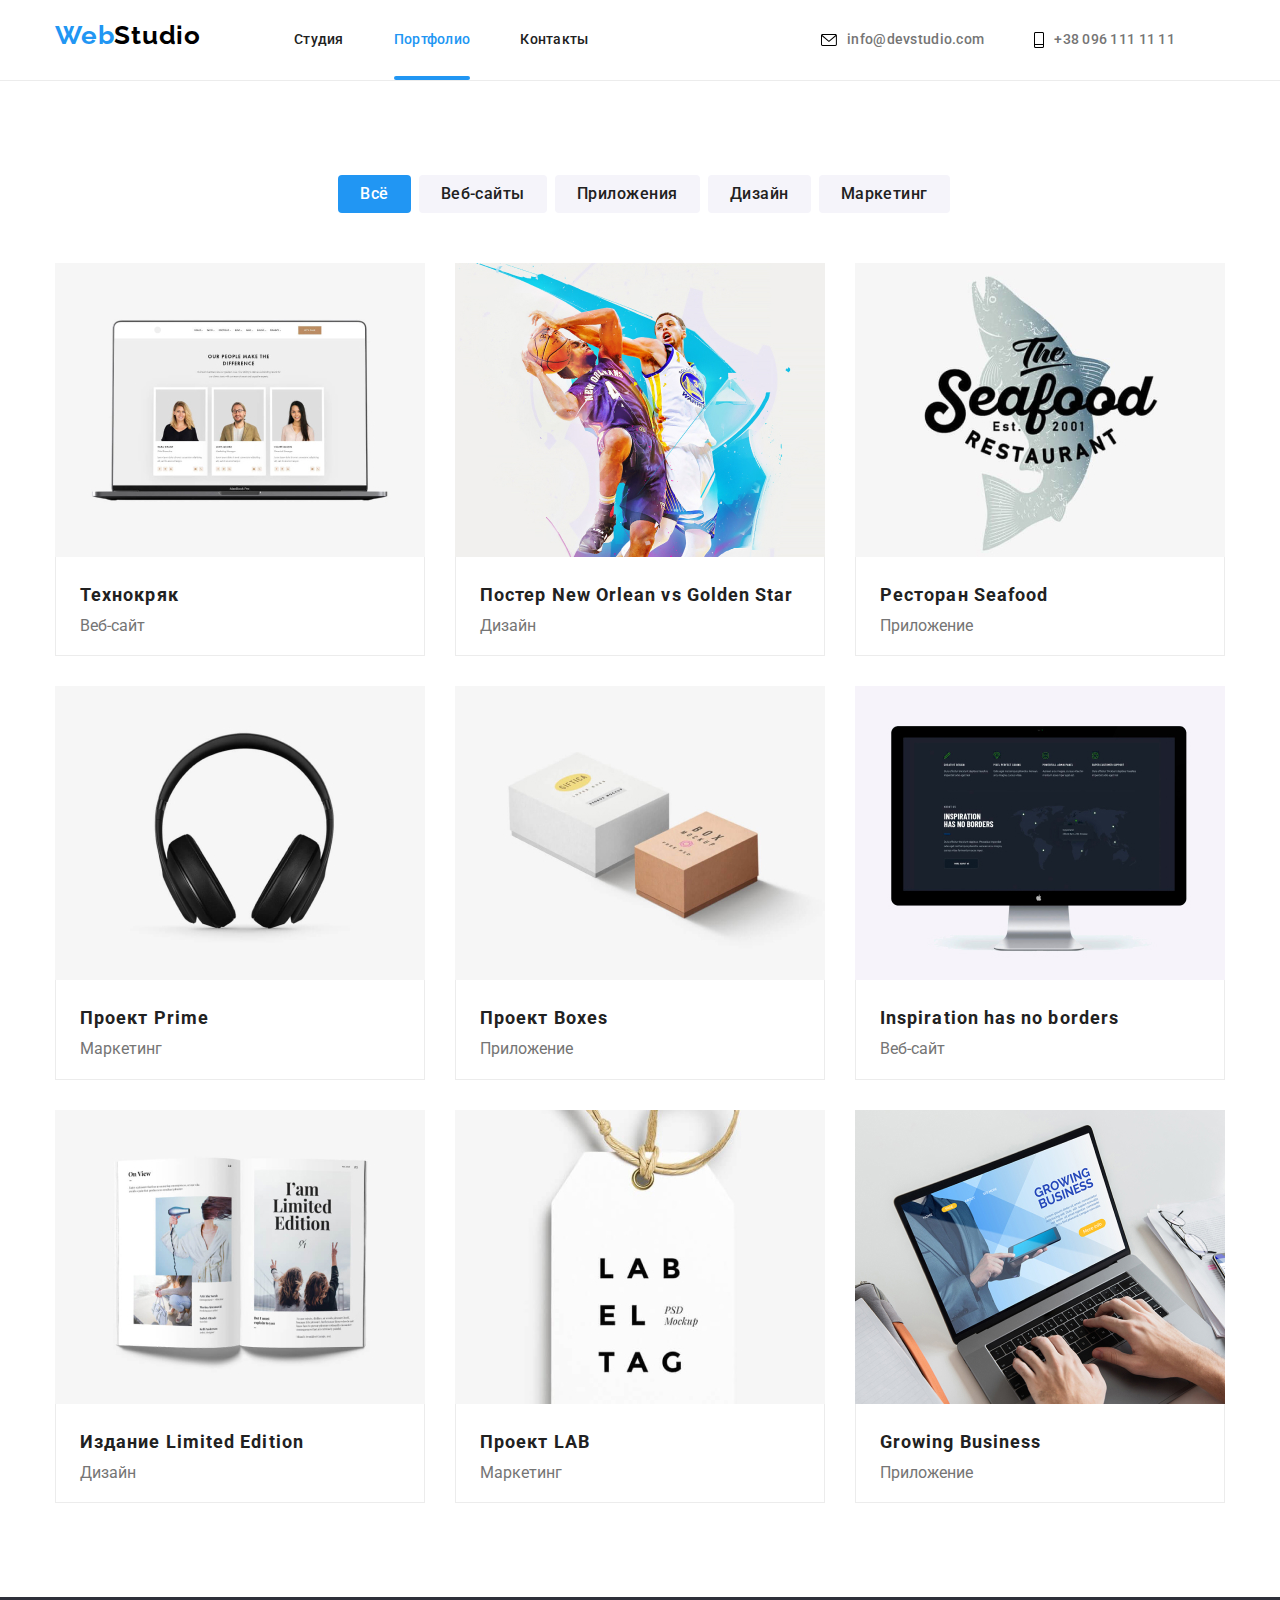
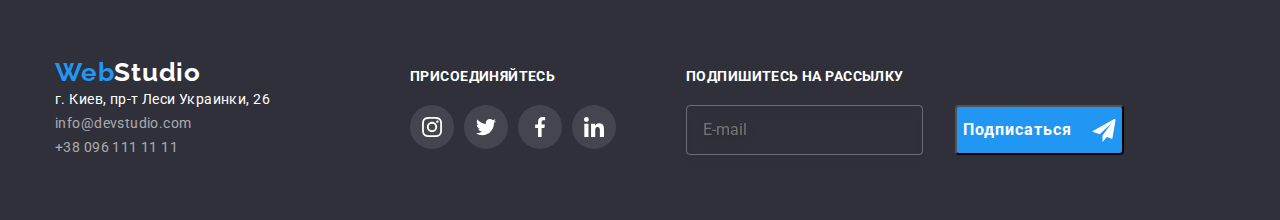
==== portfolio.html @ d79fd2c3 "first" ====
<!DOCTYPE html>
<html lang="ru">

<head>
    <meta charset="UTF-8">
    <meta http-equiv="X-UA-Compatible" content="IE=edge">
    <meta name="viewport" content="width=device-width, initial-scale=1.0">
    <title>Document</title>

   
    <link rel="preconnect" href="https://fonts.gstatic.com" crossorigin>
    <link
        href="https://fonts.googleapis.com/css2?family=Raleway:wght@700&family=Roboto:wght@400;500;700;900&display=swap"
        rel="stylesheet">
    <link rel="stylesheet" href="https://cdn.jsdelivr.net/npm/modern-normalize@1.1.0/modern-normalize.min.css" />
    <link rel="stylesheet" href="./css/styles.css">
</head>



<body>
    <!--header -->
    <header class="header-border">
    
        <div class="container header-container">
            <a class="title-name link" href="./index.html"> Web<span class="studio-black">Studio</span> </a>
            <nav>
                <ul class="header-options list">
        
                    <li class="header-options-text"><a class="header-options-item link" href="./index.html"> Студия</a>
                    </li>
                    <li class="header-options-text"><a class="header-options-item link current" href="./portfolio.html"> Портфолио</a>
                    </li>
                    <li class="header-options-text"><a class="header-options-item link" href=""> Контакты</a></li>
                </ul>
            </nav>
        
            <ul class="header-options list header-group">
                <li class="header-options-text"><a class="header-options-tel link" href="mailto:info@devstudio.com"><svg
                            class="header-icon" width="16" height="12">
                            <use href="./images/icons2.svg#icon1-envelope"></use>
                        </svg>info@devstudio.com</a></li>
                <li class="header-options-text"><a class="header-options-tel link" href="tel:+380961111111">
                        <svg class="header-icon" width="10" height="16">
                            <use href="./images/icons2.svg#icon1-Vector"></use>
                        </svg>+38 096 111 11 11</a></li>
            </ul>
        </div>
        
    </header>

    <!-- main-->
    <main>
        <section class="section">
            <div class="container">  
            <ul class="work-list list">
        <li class="btn-portfolio-class"><button class="btn-portfolio current-btn" type="button">Всё</button></li>
        <li class="btn-portfolio-class"><button class="btn-portfolio" type="button">Веб-сайты</button></li>
        <li class="btn-portfolio-class"><button class="btn-portfolio" type="button">Приложения</button></li>
        <li class="btn-portfolio-class"><button class="btn-portfolio" type="button">Дизайн</button></li>
        <li class="btn-portfolio-class"><button class="btn-portfolio" type="button">Маркетинг</button></li>
        </ul>
         
            <ul class=" work-pic list">
<li class="portfolio-item projects-group" >
   <div class="portfolio-img-card" >
    <img class="projects link" src="./images/img-1.jpg" alt="Технокряк" width="270">
    <div class="portfolio-overlay" >
        <p class="portfolio-overlay-desc" >Lorem ipsum dolor sit amet consectetur adipisicing elit.e illo. Quasi, nam minus</p>
    </div>

    </div>
    <div class="projects-text"> <h3 class="projects-head">Технокряк</h3>
    <p class="project-kind">Веб-сайт</p></div>
</li>

<li class="portfolio-item projects-group">
    <div class="portfolio-img-card"><img class="projects link" src="./images/img-2.jpg" alt="Постер" width="270">
    <div class="portfolio-overlay">
        <p class="portfolio-overlay-desc">Lorem ipsum dolor sit amet consectetur adipisicing elit.e illo. Quasi, nam minus
        </p> </div>
    </div><div class="projects-text"><h3 class="projects-head">Постер New Orlean vs Golden Star</h3>
    <p class="project-kind">Дизайн</p></div>
</li>

<li class="portfolio-item projects-group">
    <div class="portfolio-img-card"><img class="projects link" src="./images/img-3.jpg" alt="Ресторан" width="270">
    <div class="portfolio-overlay">
        <p class="portfolio-overlay-desc">Lorem ipsum dolor sit amet consectetur adipisicing elit.e illo. Quasi, nam minus
        </p></div>
    </div><div class="projects-text"><h3 class="projects-head">Ресторан Seafood</h3>
    <p class="project-kind">Приложение</p></div>
</li>


<li class="portfolio-item projects-group">
    <div class="portfolio-img-card"><img class="projects link" src="./images/img-4.jpg" alt="Проект" width="270">
    <div class="portfolio-overlay">
        <p class="portfolio-overlay-desc">Lorem ipsum dolor sit amet consectetur adipisicing elit.e illo. Quasi, nam minus
        </p></div>
    </div><div class="projects-text"><h3 class="projects-head">Проект Prime</h3>
    <p class="project-kind">Маркетинг</p></div>
</li>
<li class="portfolio-item projects-group">
    <div class="portfolio-img-card"><img class="link projects" src="./images/img-5.jpg" alt="Boxes" width="270">
    <div class="portfolio-overlay">
        <p class="portfolio-overlay-desc">Lorem ipsum dolor sit amet consectetur adipisicing elit.e illo. Quasi, nam minus
        </p></div>
    </div><div class="projects-text"><h3 class="projects-head">Проект Boxes</h3>
    <p class="project-kind">Приложение</p></div>
</li>

<li class="portfolio-item projects-group">
    <div class="portfolio-img-card"><img class="projects link" src="./images/img-6.jpg" alt="Inspiration has no borders" width="270">
    <div class="portfolio-overlay">
        <p class="portfolio-overlay-desc">Lorem ipsum dolor sit amet consectetur adipisicing elit.e illo. Quasi, nam minus
        </p></div>
    </div><div class="projects-text"><h3 class="projects-head" lang="en"> Inspiration has no borders</h3>
    <p class="project-kind" >Веб-сайт</p></div>
</li>

<li class="portfolio-item projects-group">
    <div class="portfolio-img-card"><img class="projects link" src="./images/img-7.jpg" alt="Издание Limited Edition" width="270">
    <div class="portfolio-overlay">
        <p class="portfolio-overlay-desc">Lorem ipsum dolor sit amet consectetur adipisicing elit.e illo. Quasi, nam minus
        </p></div>
    </div><div class="projects-text"><h3 class="projects-head">Издание Limited Edition</h3>
    <p class="project-kind">Дизайн</p></div>
</li>
<li class="portfolio-item projects-group">
    <div class="portfolio-img-card"><img class="projects link" src="./images/img-8.jpg" alt="LAB" width="270">
    <div class="portfolio-overlay">
        <p class="portfolio-overlay-desc">Lorem ipsum dolor sit amet consectetur adipisicing elit.e illo. Quasi, nam minus
        </p></div>
    </div><div class="projects-text"><h3 class="projects-head">Проект LAB</h3>
    <p class="project-kind">Маркетинг</p></div></li>

<li class="portfolio-item projects-group">
    <div class="portfolio-img-card"><img class="projects link" src="./images/img-9.jpg" alt="Growing Business" width="270">
    <div class="portfolio-overlay">
        <p class="portfolio-overlay-desc">Lorem ipsum dolor sit amet consectetur adipisicing elit.e illo. Quasi, nam minus
        </p></div>
    </div><div class="projects-text"><h3 class="projects-head" lang="en">Growing Business</h3>
    <p class="project-kind" >Приложение</p></div>
</li>

            </ul>
            </div>
        </section>
    </main>
        <!--footer-->
        <footer class="footer-bcg">
            <div class="footer-container">
                <div class="footer-list">
                    <a class="footer-name link" href="index.html"> Web<span class="studio-white">Studio</span></a>
        
        
                    <ul class="list footer-group">
                        <li class="footer-white link"><a class="footer-white link" href="https://goo.gl/maps/7HZzm9QdchbtxohQ8"
                                target="_blank" rel="noopener nofollow noreferrer">г. Киев,
                                пр-т Леси Украинки, 26</a></li>
                        <li><a class="footer-grey link" href="mailto:info@devstudio.com">info@devstudio.com</a></li>
                        <li><a class="footer-grey link" href="tel:+380961111111">+38 096 111 11 11</a></li>
                    </ul>
                </div>
        
                <div class="subscribe">
                    <p class="subscribe-title">присоединяйтесь</p>
                    <ul class="social-media list">
                        <li class="social-media-item">
                            <a class="social-media-link link" href="" target="_blank" rel="noopener noreferer" aria-label="instagram">
                                <svg class="social-media-icon-footer" width="20" height="20">
                                    <use href="./images/icons.svg#icon-instagram"></use>
                                </svg>
                            </a>
                        </li>
                        <li class="social-media-item">
                            <a class="social-media-link link" href="" target="_blank" rel="noopener noreferer" aria-label="instagram">
                                <svg class="social-media-icon-footer" width="20" height="20">
                                    <use href="./images/icons.svg#icon-twitter"></use>
                                </svg>
                            </a>
                        </li>
                        <li class="social-media-item">
                            <a class="social-media-link link" href="" target="_blank" rel="noopener noreferer" aria-label="instagram">
                                <svg class="social-media-icon-footer" width="20" height="20">
                                    <use href="./images/icons.svg#icon-facebook"></use>
                                </svg>
                            </a>
                        </li>
                        <li class="social-media-item">
                            <a class="social-media-link link" href="" target="_blank" rel="noopener noreferer" aria-label="instagram">
                                <svg class="social-media-icon-footer" width="20" height="20">
                                    <use href="./images/icons.svg#icon-linkedin"></use>
                                </svg>
                            </a>
                        </li>
                    </ul>
                </div>

                <div class="subscribe-distribution">
                    <h3 class="subscribe-title">Подпишитесь на рассылку</h3>
                    <form class="subscribe-form" name="subscribe-form">
                        <label class="contact-form-group"></label>
                        <input class="subscribe-input" type="email" name="email" placeholder="E-mail" required>
                        <button class="subscribe-btn" type="submit">Подписаться
                            <svg class="subscribe-btn" width="24" height="24">
                                <use href="./images/icons/modal.svg#icon1-send"></use>
                            </svg></button></label>
                    </form>
                </div>



                </div>
        </footer>
    </body>
    
    </html>
---- css/styles.css ----
body{
    font-family: roboto, sans-serif ;
    font-style: normal;
    color: #212121;

    
    display:block;
    margin: 0;
}

*
{ box-sizing: border-box;}

h1,h2,h3,p{margin: 0;}


.link{
    text-decoration: none;
}
.list{
    list-style: none;
    margin: 0;
    padding: 0;
}
.studio-black{color: #000000;}
.studio-white{color: #FFFFFF;}

.header-list{
    display: flex;

}


.container{
width: 1200px;
padding-left: 15px;
padding-right: 15px;
margin-left: auto;
margin-right: auto;
}

.footer-container{
    width: 1200px;
    padding-left: 15px;
    padding-right: 15px;
    margin-left: auto;
    margin-right: auto;
    display: flex;
    align-items: baseline;
}

.header-container{
    display: flex;
    
}
.header-border{
    border-bottom: 1px solid #ececec;
    
}

.wedo{
   
    font-weight: 700;
    font-size: 36px;
    line-height: 1.17;
    text-align: center;
    letter-spacing: 0.03em;
    margin-bottom: 50px;
    color: #212121;
    margin-right: 20px;

    
}
.wedo-team{
    font-weight: 700;
    font-size: 36px;
    line-height: 1.17;
    text-align: center;
    letter-spacing: 0.03em;
    margin-bottom: 50px;
    color: #212121; 
    margin-right: 20px;
}

.wedo-list{
    display:flex;
    margin-right: 50px;
    margin-left: 30px;
}

.wedo-head{

font-weight: 700;
font-size: 14px;
line-height: 1.14;
letter-spacing: 0.03em;
text-transform: uppercase;
margin-top: 20px;

margin-bottom: 5px;

color: #212121;
}
.wedo-text{
    
    font-weight: 400;
    font-size: 14px;
    line-height: 1.71;
    letter-spacing: 0.03em;
    
    color: #757575;
    margin-right: 20px;
    

}

.wedo-img{
    margin-left: -15px;
    width: 355px;
   margin-right: 30px;
}


.wedo-pics{
    padding-bottom: 94px;
  
}
.wedo-pic{
 display: block ;
 max-width: 100%;
 max-height: 100%;   
}

.wedo-icon{
    display: flex;
    justify-content: center;
    align-items: center;
    background-color: #F5F4FA;

}

.wedo-pic{
    background-color: #F5F4FA;
height: 120px;
display: flex;
justify-content: center;
align-items: center;

}

.wedo-group:not(:last-child){
margin-right: 30px;
}

.wedowedo {
    margin: 30px;
    position: relative;

}

.wedo-overlay {
     position: absolute;
     display: flex;
    align-items: center;
    justify-content: center;
    height: 70px;
    width: 370px;

    bottom: 0;
    left: 0;

    font-weight: 700;
    font-size: 14px;
    line-height: 1.14;
    text-align: center;
    letter-spacing: 0.03em;
    text-transform: uppercase;
    background: rgba(47, 48, 58, 0.8);
    color: #ffffff;
}

.title-name{
Font-family: Raleway;
font-weight: 700;
font-size: 26px;
line-height: 1.19;
letter-spacing: 0.03em;
margin-bottom: 20px;
margin-top: 20px;
color: #2196F3;
margin-right: 93px;

}

.footer-name{
    font-family: raleway;
    font-weight: 700;
    font-size: 26px;
    line-height: 1.19;
    letter-spacing: 0.03em;
    margin-top: 20px;
    margin-bottom: 20px;
    color: #2196F3;
    
    margin-left: 0px;
}

.header-options{
 display: flex;
 margin-left: auto;
align-items: center;
transition: color 250ms cubic-bezier(0.4, 0, 0.2, 1) ;
}

.header-options:hover,
.header-options:focus{
    color: #2196F3;
  
}
    
.header-options-item{
 font-weight: 500;
    font-size: 14px;
    line-height: 1.14;
    letter-spacing: 0.02em;
    color: #212121;

 padding: 32px 0;
 display: block;
transition: color 250ms cubic-bezier(0.4, 0, 0.2, 1);
 }

.header-options-tel{

font-weight: 500;
font-size: 14px;
line-height: 1.14;
letter-spacing: 0.02em;
    color: #757575; 
    
    padding: 32px 0px;
display: flex;
margin-left: auto;
align-items: center;
transition: color 250ms cubic-bezier(0.4, 0, 0.2, 1), fill 250ms cubic-bezier(0.4, 0, 0.2, 1);
}
.header-options-text{
margin-right: 50px;
}

.header-icon{
    margin-right: 10px;
    
}

.header-options-item:hover,
.header-options-item:focus,
.header-options-tel:hover,
.header-options-tel:focus,
.footer-white:hover,
.footer-grey:hover,
.footer-white:focus,
.footer-grey:focus{
color:#2196F3;
fill: #2196F3;
}

.btn-portfolio:hover,
.btn-portfolio:focus
{
    background-color: #2196F3;
    color: #ffffff;
    box-shadow: 3px 3px 3px rgba(0, 0, 0, 0.12)
}


.main-text{
 
 
font-size: 44px;
line-height: 1.36;
text-align: center;
letter-spacing: 0.06em;
text-transform: uppercase;

color: #FFFFFF;
font-weight: 700px;
max-width: 700px;
 margin: 0 auto;
}
.main-btn{

    font-weight: 700;
    font-size: 16px;
    line-height: 1.88;
    
    letter-spacing: 0.06em;
     
    color: #FFFFFF;
    background-color: #2196F3;
    text-align: center;
    border-radius: 4px;
    

}
.main-bcg {
    background-image: url(../images/Img\ Overlay.png), url(../images/Img.png) ;
    background-size: cover;
    max-width: 1600px;
    background-color: rgba(47, 48, 58, 0.4);
    text-align: center;
    padding:  200px 0;
   
    
}

.staff-list{
    display:flex;
    margin: -15px;
    
    
}

.staff-name{

font-weight: 500;
font-size: 16px;
line-height: 1.19;
text-align: center;
letter-spacing: 0.03em;
color: #212121;
margin-bottom: 10px;

}

.staff-position{

font-weight: 400;
font-size: 16px;
line-height: 1.19;
text-align: center;
letter-spacing: 0.03em;
margin-bottom: 20px;

color: #757575;

}
.staff-bcg{
    background-color: #F5F4FA;  
    padding: 94px 0; 
}

.staff-text{
    padding-top: 30px;
    padding-bottom: 30px;
}

.staff-group{
    border: 1px solid #DCDBE1;
    margin: 15px;
    background-color: #FFFFFF;
    border-radius:0px 0px 4px 4px;
    box-shadow: 0px 1px 3px rgba(0, 0, 0, 0.12),
    0px 1px 1px rgba(0, 0, 0, 0.14),
    0px 2px 1px rgba(0, 0, 0, 0.2);
}

.staff-social{
    display: flex;
    justify-content: center;
}
.social-media{
    display: flex;
   justify-content: center ;
   margin-right: 70px;
    
}
.social-media-item{
    width: 44px;
    height: 44px;
transition: fill 250ms cubic-bezier(0.4, 0, 0.2, 1), background-color 250ms cubic-bezier(0.4, 0, 0.2, 1);

}

.social-media-item:hover .social-media-link,
.social-media-item:focus .social-media-link{
fill:#FFFFFF;
background-color: #2196F3;
}

.social-media-link:not(:last-child){
    fill: #AFB1B8;
    display: flex;
    width: 100%;
    height: 100%;
    border-radius: 50%;
    align-items: center;
    justify-content: center;
    margin-right: 10px;
}


.footer-social{
    fill: #fdfefe;

}

.projects {
width: 370px;
display: block;

}
.footer-white{

font-weight: 400;
font-size: 14px;
line-height: 1.71;
letter-spacing: 0.03em;
background-color: #2F303A;
text-transform: none;

color: #FFFFFF;
transition: color 250ms cubic-bezier(0.4, 0, 0.2, 1);
}
.footer-grey{

font-weight: 400;
font-size: 14px;
line-height: 1.71;
background-color: #2F303A;
letter-spacing: 0.03em;
font-style: normal;
margin-bottom: 9px;
text-transform: none;

color: rgba(255, 255, 255, 0.6);
transition: color 250ms cubic-bezier(0.4, 0, 0.2, 1);
}
    .footer-group{
        margin-right: 70px;
    }

    .footer-list{
  margin-right: 70px;
  
    }
.footer-bcg{
    background-color: #2F303A;
  padding: 60px 0;
  display: flex;
      
}
.btn{
    font-weight: 700;
    font-size: 16px;
    line-height: 1.88;
    
    letter-spacing: 0.06em;
    background-color: #2196F3;
    color: #FFFFFF;
    padding: 10px 32px;
    margin-top: 20px;
  
    border: none;
}

.btn-portfolio {
    font-family: 'Roboto';
    font-style: normal;
    font-weight: 500;
    font-size: 16px;
    line-height: 1.62;
    padding: 6px 22px;
    letter-spacing: 0.03em;
    color: #212121; 
    
    border: none;
    background-color: #F5F4FA;
    border-radius: 4px;
    transition: color 250ms cubic-bezier(0.4, 0, 0.2, 1), background-color 250ms cubic-bezier(0.4, 0, 0.2, 1);
    
   
}

.btn-portfolio-class{
   margin-left:8px; 
}

.current{
    position: relative;
color: #2196F3;
display: flex;
align-items: center
 }

.current::after {
    position: absolute;
    bottom: 0;
    left: 0;
    content: " ";
    display: inline-block;
    width: 100%;
    height: 4px;
    border-radius: 2px;
    background-color: #2196F3;}

.current-btn{
background-color: #2196F3;
color: #FFFFFF;}

.current-shadow:hover,
.current-shadow:focus
{ 
    box-shadow: 0px 1px 3px rgba(0, 0, 0, 0.12),
}


.staff{
    font-weight: 700;
    font-size: 36px;
    line-height: 1.17;
    text-align: center;
    letter-spacing: 0.03em;
    
    color: #212121;
}

.work-list{
    display:flex;
   
    margin-bottom: 50px;
   justify-content: center;
}
.work-pic{
    display:flex;
    margin: -15px;
    flex-wrap: wrap;
}



.project-kind{
    color: #757575;
  
}
.projects-group{
width: calc(100% / 3 - 30px);
margin: 15px;
transition: box-shadow 250ms cubic-bezier(0.4, 0, 0.2, 1);

}

.projects-group:hover,
.projects-group:focus{

    box-shadow: 3px 3px 3px rgba(0, 0, 0, 0.12)
}


.projects-text{
    padding: 20px 24px;
    border: 1px solid #ececec;
    border-top: none;
}

.projects-head{
    font-family: 'Roboto';
    font-style: normal;
    font-weight: 700;
    font-size: 18px;
    line-height: 36px;
  margin-bottom: 4px;
    letter-spacing: 0.06em;
    
    color: #212121;
}

.portfolio-img-card{
    position:relative;
    overflow: hidden;
}

.portfolio-item{
    position: relative;
    overflow: hidden;
}

.portfolio-overlay{ 
position: absolute;
top: 0;
left: 0;
transform: translateY(135%);
display: flex;
height: 294px;
align-items: center;
padding: 63px 24px;


transition: transform 250ms cubic-bezier(0.4, 0, 0.2, 1);

background-color: rgba(33, 150, 243, 0.9);
}

.portfolio-item:hover .portfolio-overlay{
    transform: translateY(0);
}

.portfolio-overlay-desc{
    font-family: 'Roboto';
    font-style: normal;
    font-weight: 400;
    font-size: 18px;
    line-height: 28px;
    letter-spacing: 0.03em;
    color: #FFFFFF;
}



.section{
 padding: 94px 0;
}

.clients-link{
    color: #AFB1B8;
    width: 100%;
    height: 100%;
    display: flex;
    justify-content: center;
    align-items: center;
    border: 1px solid #AFB1B8;
    border-radius: 4px;
    transition: color 250ms cubic-bezier(0.4, 0, 0.2, 1), border-color 250ms cubic-bezier(0.4, 0, 0.2, 1);

    
}
.clients-list{
display: flex;

}

.clients-item {
    
    height: 92px;
    width: calc(100% / 6 - 30px);
    margin-right: 30px;
}

.clients-icon{
display:flex;
width: 106px;
height: 60px;
fill: currentColor}

.clients-link:hover,
.clients-link:focus {
    border-color: #2196F3;
    color: #2196F3;
}

.clients-icon-list {
    display: flex;
    width: 170px;
    height: 92px;
    border: 1px solid #AFB1B8;
    margin: 20px;
    fill: #E5E5E5;}


.clients-name {
    

    font-weight: 700;
    font-size: 36px;
    line-height: 1.17;
    text-align: center;
    letter-spacing: 0.03em;
    margin-bottom: 50px;
    color: #212121; 
    }
.clients-list {
    display: flex;
    justify-content: center;}

.footer-join{
   margin-left: 70px;}
  

.clients-bcg{
padding: 94px 0;

}
.footer .container{
  
  display: flex;
}

.footer-join-item{
margin-top: 12px;
margin-bottom: 20px;

font-weight: 700;
font-size: 14px;
line-height: 1.14;
letter-spacing: 0.03em;
text-transform: uppercase;
color: #ffffff ;

}

.footer-social{
display: flex;
justify-content: center;
transition: fill 250ms cubic-bezier(0.4, 0, 0.2, 1); 
transition: background-color 250ms cubic-bezier(0.4, 0, 0.2, 1);
}


.footer-social:hover ,
.footer-social:focus  {
    fill: #FFFFFF;
    background-color: #2196F3;}


.subscribe-title{
margin-top: 12px;
margin-bottom: 20px;

font-weight: 700;
font-size: 14px;
line-height: 1.14;
letter-spacing: 0.03em;
text-transform: uppercase;
color:#fff;

}
.social-media{
display: flex;
justify-content: center;
}
.social-media-item{
width: 44px;
height: 44px;
margin-bottom: 10px;
transition: fill 250ms cubic-bezier(0.4, 0, 0.2, 1), background-color 250ms cubic-bezier(0.4, 0, 0.2, 1);}

.social-media-item:not(:last-child) { 
    margin-right: 10px;
}
.social-media-link{
display: flex;
width: 100%;
height: 100%;
border-radius: 50%;
align-items: center;
justify-content: center;
color: #ffffff;
background: rgba(255, 255, 255, 0.1);
transition: fill 250ms cubic-bezier(0.4, 0, 0.2, 1);
}


.social-media-icon{
fill: #AFB1B8;
transition: fill 250ms cubic-bezier(0.4, 0, 0.2, 1);

}


.social-media-icon-footer{
fill: #ffffff;

}

.social-media-link:focus .social-media-icon,
.social-media-link:hover .social-media-icon {
    fill: #FFFFFF;}
   
    


    .backdrop {
        position: fixed;
        top: 0;
        left: 0;
        width: 100%;
        height: 100%;
        background-color: rgba(0, 0, 0, 0.2);
        transition: opacity 250ms cubic-bezier(0.4, 0, 0.2, 1),
        visibility 250ms cubic-bezier(0.4, 0, 0.2, 1);
    }
    .backdrop.is-hidden{
        opacity: 0;
        visibility: hidden;
        pointer-events: none;

    }
    
.modal-icon{
    fill: #a3a2a2;
}

    .modal {
        position: absolute;
        top: 50%;
        left: 50%;
        transform: translate(-50%, -50%);
        width: 528px;
        height: 581px;
        background-color: #fff;
    box-shadow: 0px 1px 3px rgba(0, 0, 0, 0.12),
    0px 1px 1px rgba(0, 0, 0, 0.14),
    0px 2px 1px rgba(0, 0, 0, 0.2);
    border-radius: 4px;
    
    }

        .modal-close-btn{
            position: absolute;
            top: 0;
            right: 0;
            transform: translate(-50% -50%);
            display: flex;
            align-items: center;
            justify-content: center;
            width: 11px;
            height: 11px;
            margin-top: 8px;
            margin-right: 8px;
            border-radius: 50%;
            padding: 0;
            background-color: #fff;
            cursor:pointer;
            border: 1px solid rgba(0, 0, 0, 0.1);
        }

        .subscribe-btn{
        font-weight: 700;
        font-size: 16px;
        line-height: 1.88;
        
        letter-spacing: 0.06em;
        
        color: #FFFFFF;
        background-color: #2196F3;
        text-align: center;
        border-radius: 4px;
        
        fill: #ffffff;
        display: flex;
        align-items: center;
        justify-content: center;
        margin-left: 20px;
     


        }

        .subscribe-form{
            display: flex;
         
        }



        .subscribe-input{
            margin-right: 12px;
            padding: 15px 16px;
            flex-grow: 2;
            background-color: transparent;
            outline: transparent;
            border: 1px solid rgba(255, 255, 255, 0.3);
            filter: drop-shadow(0px 4px 4px rgba(0, 0, 0, 0.15));
            border-radius: 4px;
           color: #ffffff;
        }

        .modal-title {
            display: block;
            margin-bottom: 12px;
            font-weight: 700;
            font-size: 20px;
            line-height: 1.15;
            letter-spacing: 0.03em;
            text-align: center;
        }
        
        .modal-input-wrp {
            position: relative;
        }
        .modal-form-label {
            display: flex;
            flex-direction: column;
            margin-bottom: 10px;}

          
            
            .modal-form-dsc {
                margin-bottom: 4px;
                font-size: 12px;
                line-height: 1.17;
                letter-spacing: 0.01em;
                color: #757575;
            }
            
            .modal-form-input {
                padding-top: 12px;
                padding-right: 12px;
                padding-bottom: 12px;
                padding-left: 42px;
                width: 448px;
                height: 40px;
                font-size: 16px;
                line-height: 1.25;
                letter-spacing: 0.03em;
                background-color: transparent;
                outline: transparent;
                border: 1px solid rgba(33, 33, 33, 0.2);
                border-radius: 4px;
                transition: border-color 250ms cubic-bezier(0.4, 0, 0.2, 1);
            }
            
            .modal-form-icon {
                position: absolute;
                top: 0;
                left: 0;
                transform: translateY(calc(58px / 2));
                margin-left: 12px;
                transition: fill 250ms cubic-bezier(0.4, 0, 0.2, 1);
            }
            
            .form-textarea::placeholder {
                font-size: 12px;
                line-height: 14px;
                letter-spacing: 0.01em;
                color: rgba(117, 117, 117, 0.5);
            }
            
            .modal-form-label:hover .modal-form-input,
            .modal-form-label:focus .modal-form-input,
            .modal-form-label:hover .modal-form-icon,
            .modal-form-label:focus .modal-form-icon {
                fill: #2196F3;
                border-color: #2196F3;
            }
            
            .form-textarea {
                padding-right: 16px;
                padding-left: 16px;
                height: 120px;
                resize: none;
            }
            
            .modal-form-checkbox {
                position: relative;
                display: flex;
                align-items: center;
                justify-content: center;
                margin-bottom: 30px;
            }
            
            .form-checkbox-icon {
                display: inline-flex;
                align-items: center;
                justify-content: center;
              
            }
            
           
            
            .form-checkbox-agreement {
                margin-left: calc(7px + 13px);
                font-size: 14px;
                line-height: 1.71;
                letter-spacing: 0.03em;
                color: #757575;
            }
            
            .form-checkbox-contract {
                color: #757575;
            }
            
            .form-checkbox-input:not(:checked)+.form-checkbox-icon.empty {
                opacity: 1;
            }
            
            .form-checkbox-input:checked~.form-checkbox-icon.agree {
                opacity: 1;
            }
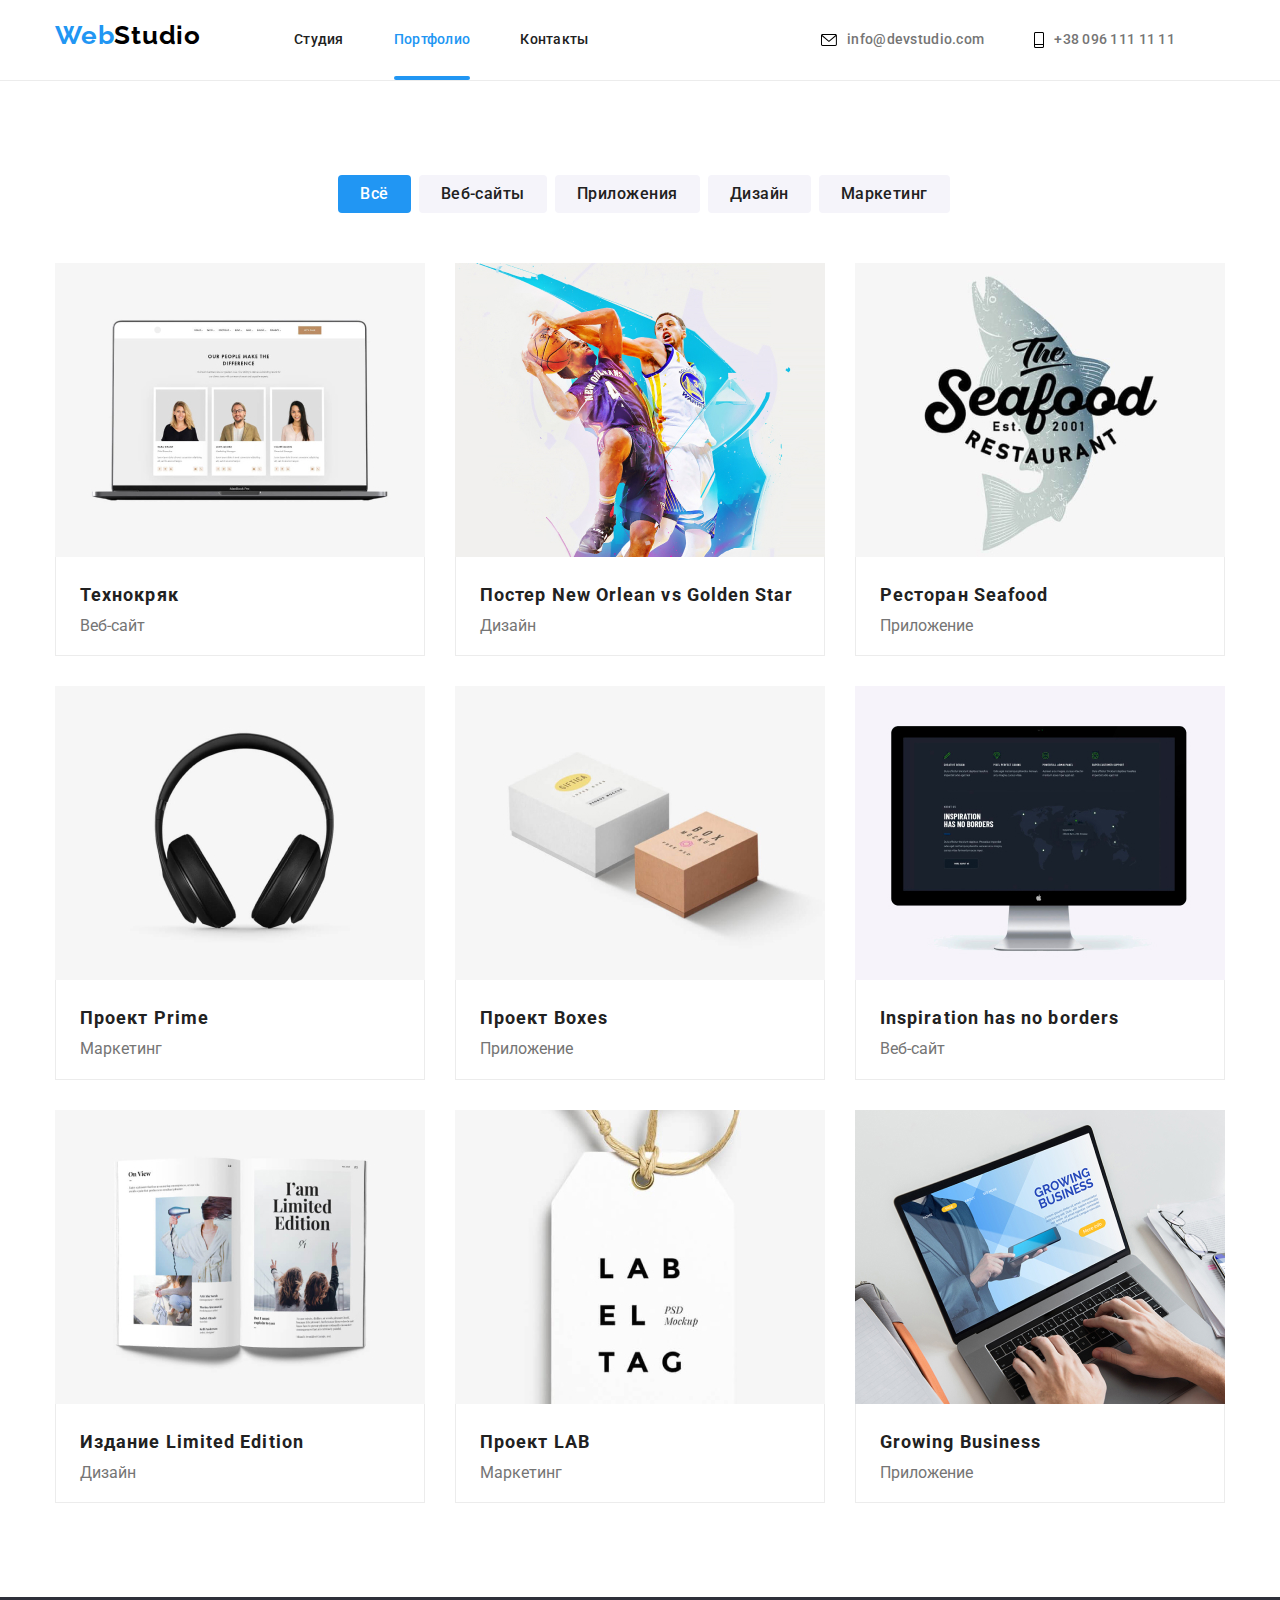
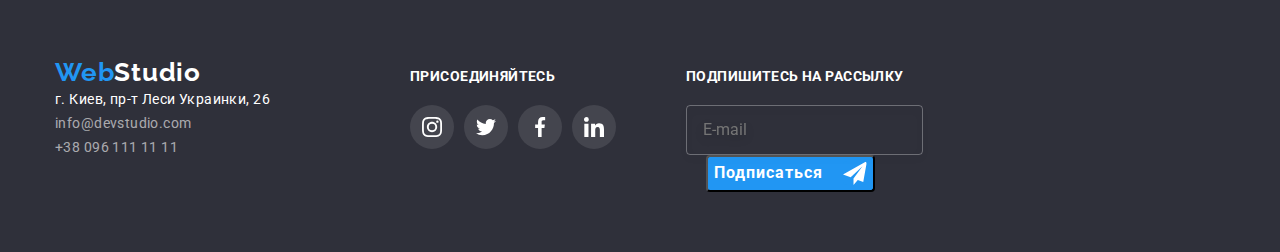
==== commit 5c3be215: "first1" ====
--- a/portfolio.html
+++ b/portfolio.html
@@ -201,7 +201,7 @@
                 <div class="subscribe-distribution">
                     <h3 class="subscribe-title">Подпишитесь на рассылку</h3>
                     <form class="subscribe-form" name="subscribe-form">
-                        <label class="contact-form-group"></label>
+                        <label class="contact-form-group">
                         <input class="subscribe-input" type="email" name="email" placeholder="E-mail" required>
                         <button class="subscribe-btn" type="submit">Подписаться
                             <svg class="subscribe-btn" width="24" height="24">
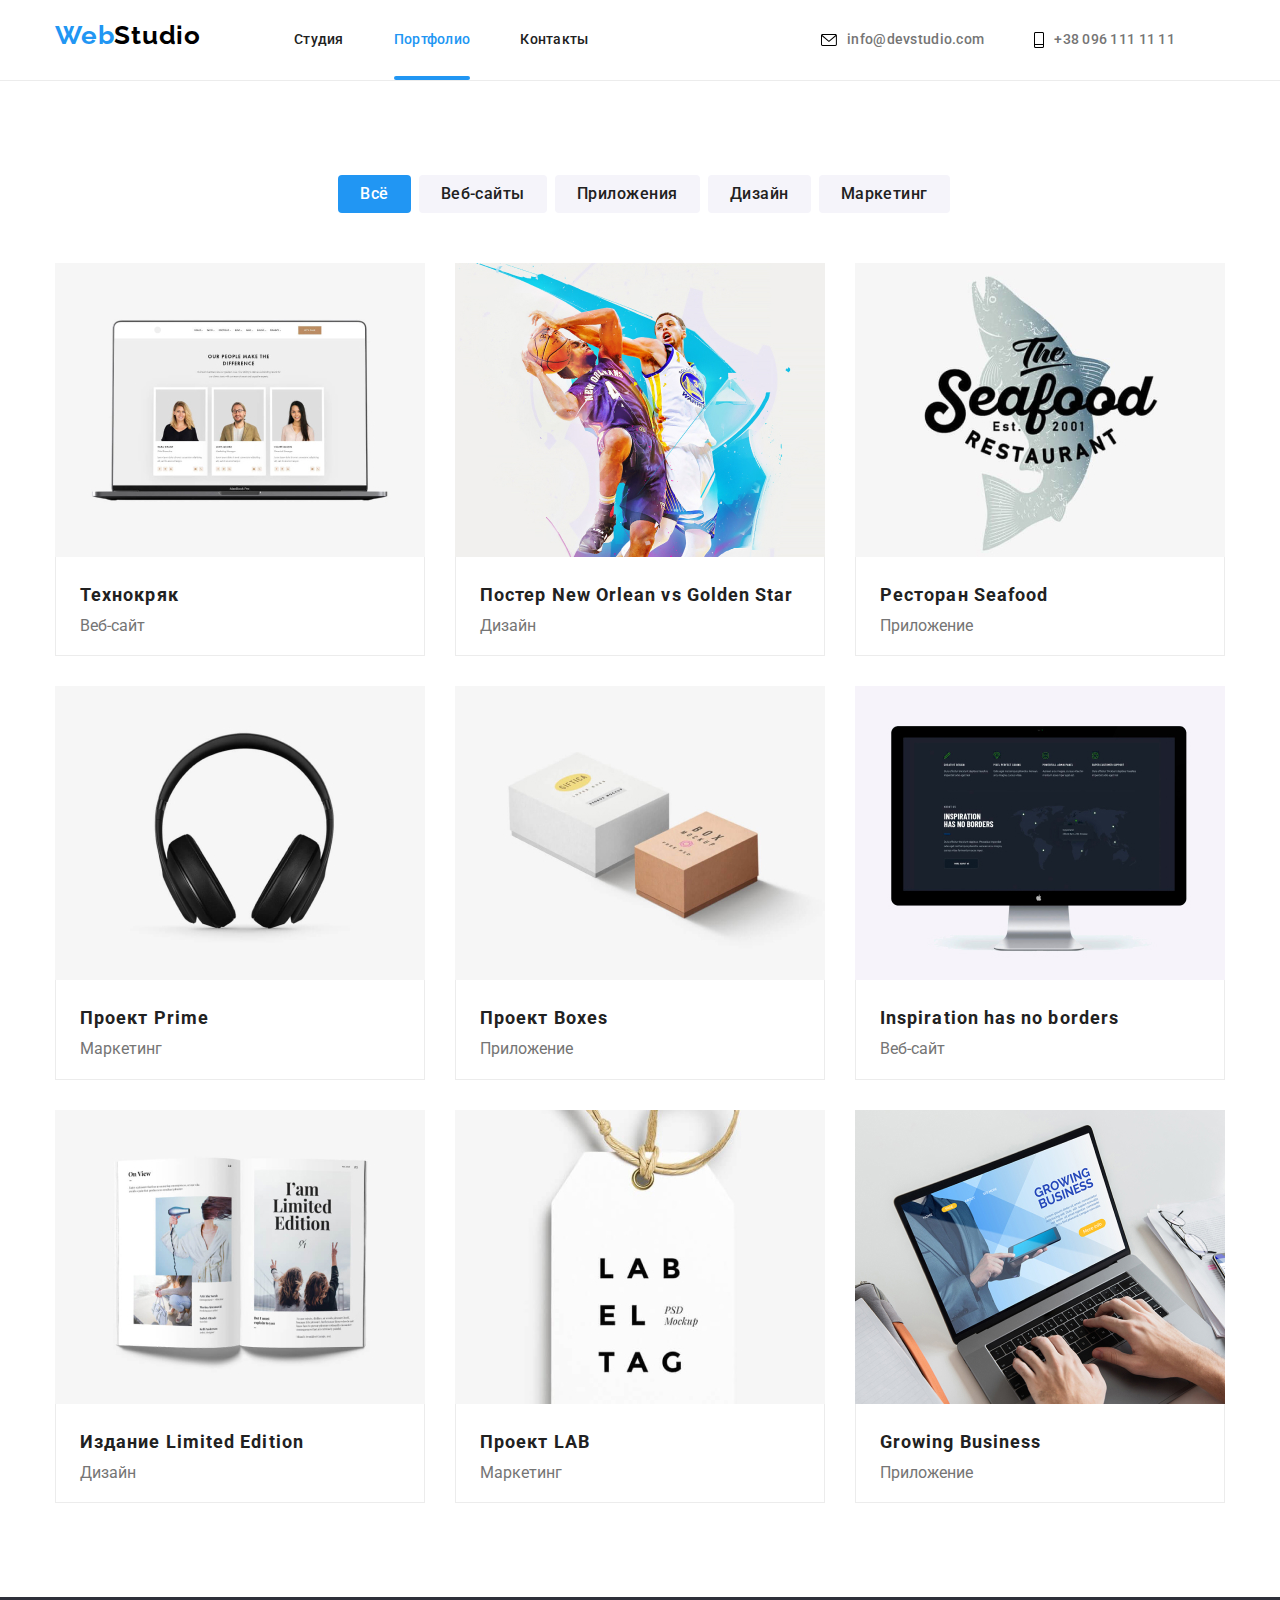
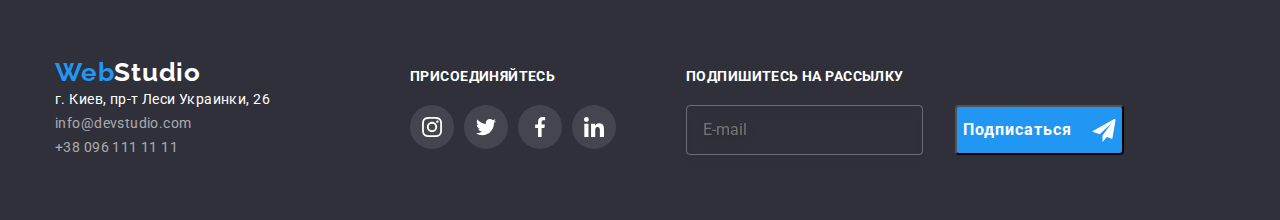
==== commit 3b964e1f: "mmmm" ====
--- a/portfolio.html
+++ b/portfolio.html
@@ -201,7 +201,7 @@
                 <div class="subscribe-distribution">
                     <h3 class="subscribe-title">Подпишитесь на рассылку</h3>
                     <form class="subscribe-form" name="subscribe-form">
-                        <label class="contact-form-group">
+                        <label class="contact-form-group"></label>
                         <input class="subscribe-input" type="email" name="email" placeholder="E-mail" required>
                         <button class="subscribe-btn" type="submit">Подписаться
                             <svg class="subscribe-btn" width="24" height="24">
--- a/css/styles.css
+++ b/css/styles.css
@@ -373,6 +373,7 @@
     display: flex;
    justify-content: center ;
    margin-right: 70px;
+
     
 }
 .social-media-item{
@@ -874,16 +875,19 @@
             border-radius: 4px;
            color: #ffffff;
         }
-
-        .modal-title {
-            display: block;
-            margin-bottom: 12px;
-            font-weight: 700;
-            font-size: 20px;
-            line-height: 1.15;
-            letter-spacing: 0.03em;
-            text-align: center;
-        }
+.form-checkbox-custom-checkbox {
+    display: inline-flex;
+    align-items: center;
+    justify-content: center;
+    width: 20px;
+    height: 20px;
+    outline: 2px solid #9da4bd;
+    outline-offset: -2px;
+    border-radius: 8px;
+
+    transition: outline-color 250ms, background-color 250ms;
+}
+
         
         .modal-input-wrp {
             position: relative;
@@ -963,7 +967,9 @@
                 display: inline-flex;
                 align-items: center;
                 justify-content: center;
-              
+                fill: #040404;
+                border: #2F303A;
+                
             }
             
            
@@ -979,6 +985,11 @@
             .form-checkbox-contract {
                 color: #757575;
             }
+            .form-checkbox-contract:hover,
+            .form-checkbox-contract:focus{
+                color:#2196F3;
+            }
+
             
             .form-checkbox-input:not(:checked)+.form-checkbox-icon.empty {
                 opacity: 1;
@@ -988,4 +999,21 @@
                 opacity: 1;
             }
             
+            .checkbox-btn{
+                display: flex;
+                align-items: center;
+                justify-content: center;
+                font-weight: 700;
+                font-size: 16px;
+                line-height: 1.88;
+                
+                letter-spacing: 0.06em;
+                background-color: #2196F3;
+                color: #FFFFFF;
+                padding: 10px 32px;
+                margin-top: 20px;
+                
+                border: none;
+
+            }
            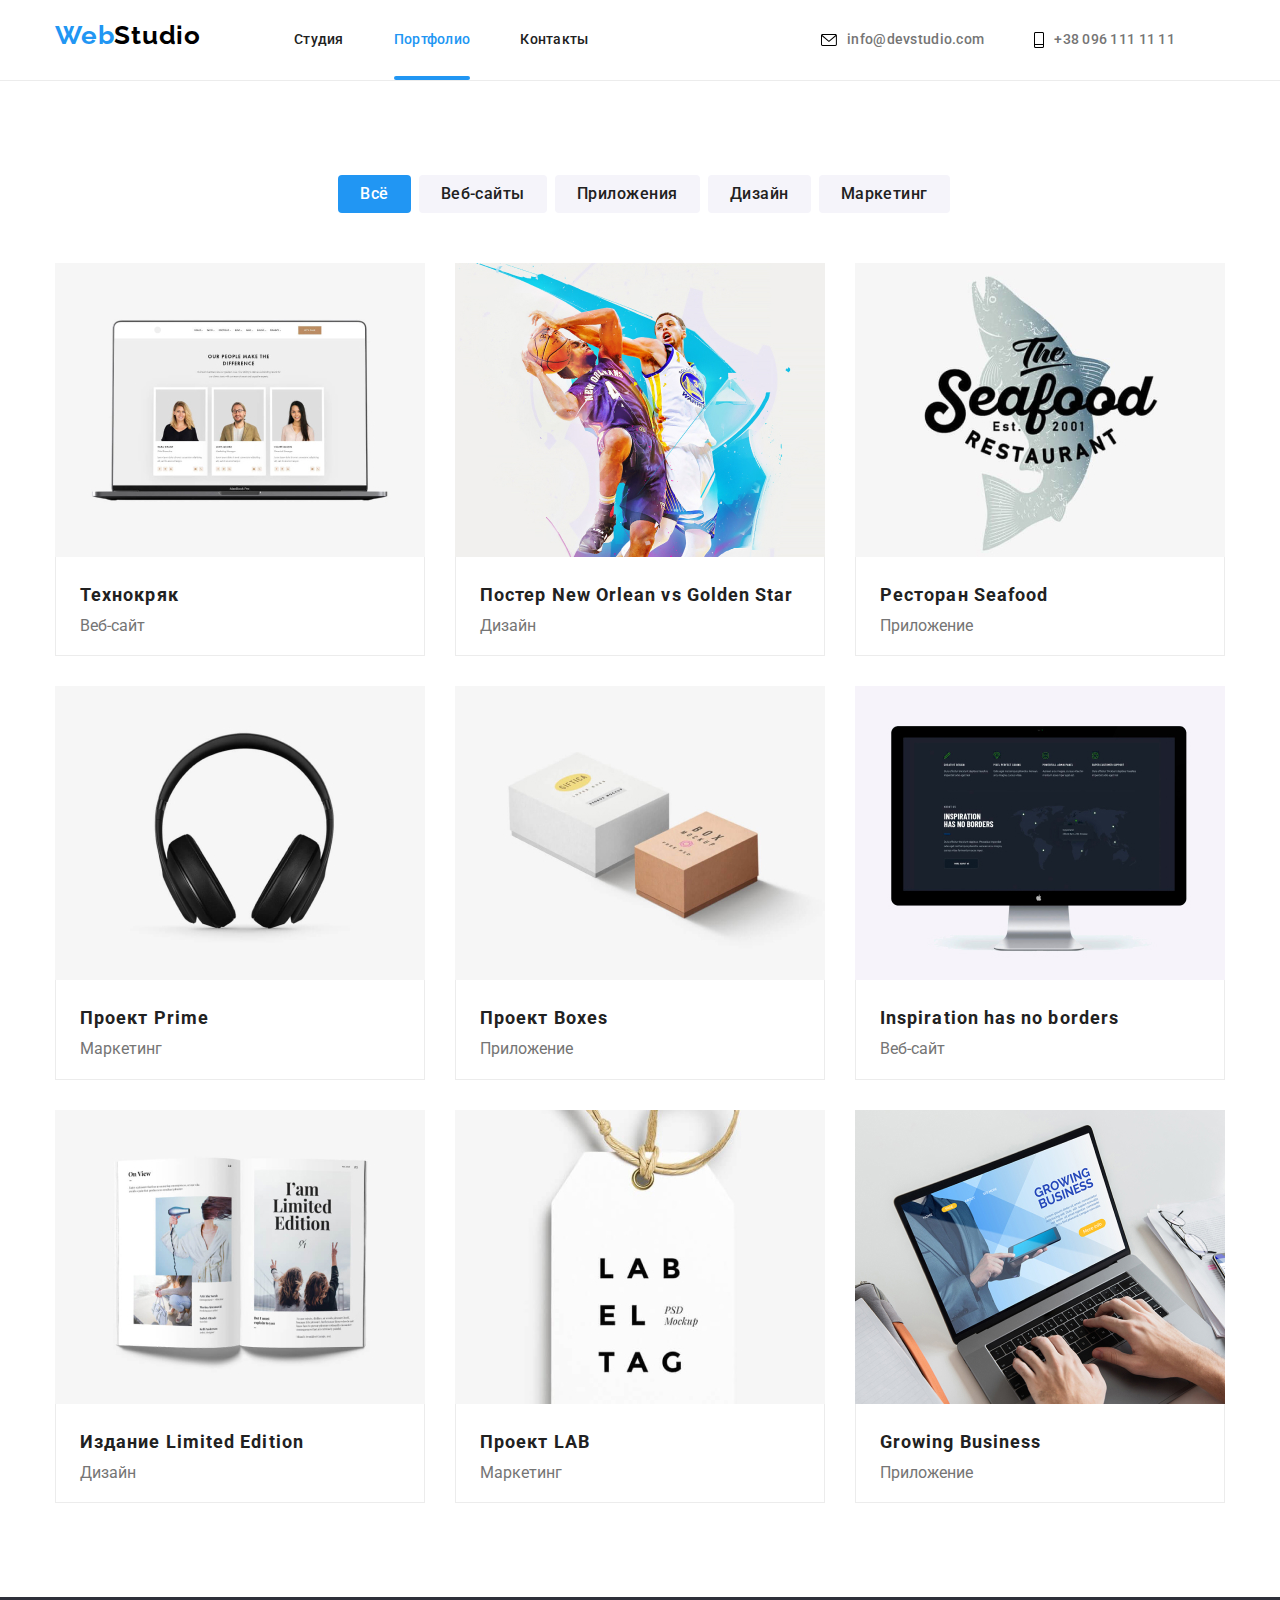
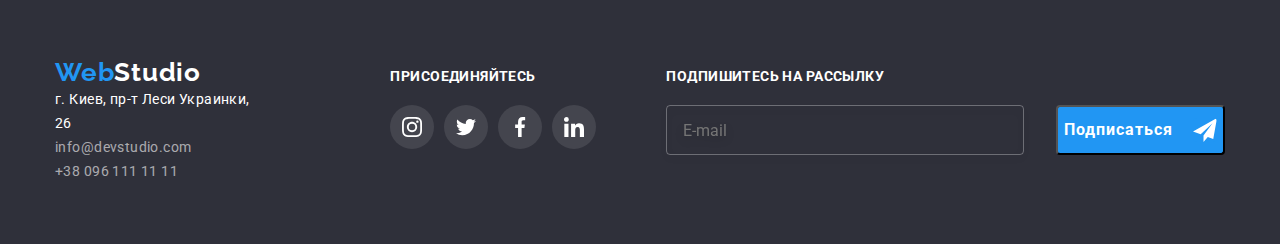
==== commit e9289bed: "eeeee" ====
--- a/portfolio.html
+++ b/portfolio.html
@@ -206,7 +206,7 @@
                         <button class="subscribe-btn" type="submit">Подписаться
                             <svg class="subscribe-btn" width="24" height="24">
                                 <use href="./images/icons/modal.svg#icon1-send"></use>
-                            </svg></button></label>
+                            </svg></button>
                     </form>
                 </div>
 
--- a/css/styles.css
+++ b/css/styles.css
@@ -300,7 +300,13 @@
     background-color: #2196F3;
     text-align: center;
     border-radius: 4px;
-    
+    cursor: pointer;
+}
+
+.main-btn:hover,
+.main-btn:focus{
+background-color: #ffffff;
+color: #2196F3;
 
 }
 .main-bcg {
@@ -801,6 +807,20 @@
     fill: #a3a2a2;
 }
 
+.modal-title{
+    
+    font-family: 'Roboto';
+    font-style: normal;
+    font-weight: 700;
+    font-size: 20px;
+    line-height: 23px;
+    text-align: center;
+    letter-spacing: 0.03em;
+  
+    
+    color: #212121;
+}
+
     .modal {
         position: absolute;
         top: 50%;
@@ -813,6 +833,7 @@
     0px 1px 1px rgba(0, 0, 0, 0.14),
     0px 2px 1px rgba(0, 0, 0, 0.2);
     border-radius: 4px;
+    padding: 40px;
     
     }
 
@@ -824,8 +845,8 @@
             display: flex;
             align-items: center;
             justify-content: center;
-            width: 11px;
-            height: 11px;
+            width: 30px;
+            height: 30px;
             margin-top: 8px;
             margin-right: 8px;
             border-radius: 50%;
@@ -834,6 +855,11 @@
             cursor:pointer;
             border: 1px solid rgba(0, 0, 0, 0.1);
         }
+.modal-close-btn:hover,
+.modal-close-btn:focus{
+    fill:#2196F3;
+}
+
 
         .subscribe-btn{
         font-weight: 700;
@@ -852,8 +878,7 @@
         align-items: center;
         justify-content: center;
         margin-left: 20px;
-     
-
+    
 
         }
 
@@ -862,7 +887,10 @@
          
         }
 
-
+.subscribe-icon{
+    width: 24px;
+    height: 24px;
+}
 
         .subscribe-input{
             margin-right: 12px;
@@ -874,6 +902,8 @@
             filter: drop-shadow(0px 4px 4px rgba(0, 0, 0, 0.15));
             border-radius: 4px;
            color: #ffffff;
+           width: 358px;
+           height: 50px;
         }
 .form-checkbox-custom-checkbox {
     display: inline-flex;
@@ -887,7 +917,19 @@
 
     transition: outline-color 250ms, background-color 250ms;
 }
-
+.visually-hidden {
+    position: absolute;
+    width: 1px;
+    height: 1px;
+    margin: -1px;
+    border: 0;
+    padding: 0;
+
+    white-space: nowrap;
+    clip-path: inset(100%);
+    clip: rect(0 0 0 0);
+    overflow: hidden;
+}
         
         .modal-input-wrp {
             position: relative;
@@ -897,6 +939,10 @@
             flex-direction: column;
             margin-bottom: 10px;}
 
+            .modal-form{
+                margin-top: 12px;
+            }
+
           
             
             .modal-form-dsc {
@@ -905,6 +951,7 @@
                 line-height: 1.17;
                 letter-spacing: 0.01em;
                 color: #757575;
+                
             }
             
             .modal-form-input {
@@ -923,7 +970,30 @@
                 border-radius: 4px;
                 transition: border-color 250ms cubic-bezier(0.4, 0, 0.2, 1);
             }
-            
+
+            .modal-input-wrp {
+                position: relative;
+            }
+
+            .form-checkbox-icon.empty {
+                position: absolute;
+                left: 0;
+                opacity: 0;
+                transition: opacity var(--animation-regular);
+            }
+            .form-checkbox-icon.agree {
+                position: absolute;
+                left: 0;
+                opacity: 0;
+                fill: var(--third-color);
+                background-color: var(--brand-color);
+                border-radius: 2px;
+            
+                transition: opacity var(--animation-regular);
+            }
+
+
+
             .modal-form-icon {
                 position: absolute;
                 top: 0;
@@ -967,12 +1037,23 @@
                 display: inline-flex;
                 align-items: center;
                 justify-content: center;
-                fill: #040404;
+                color: #040404;
                 border: #2F303A;
                 
             }
             
-           
+
+            
+        .form-checkbox-icon.agree {
+            position: absolute;
+            left: 0;
+            opacity: 0;
+            fill: #ffffff;
+            background-color: #2196F3;
+            border-radius: 2px;
+        
+            transition: opacity 250ms cubic-bezier(0.4, 0, 0.2, 1);
+        }
             
             .form-checkbox-agreement {
                 margin-left: calc(7px + 13px);
@@ -1000,20 +1081,27 @@
             }
             
             .checkbox-btn{
-                display: flex;
-                align-items: center;
-                justify-content: center;
+                display: block;
+               margin: auto;
+               height: 50px;
+               width: 200px;
                 font-weight: 700;
                 font-size: 16px;
                 line-height: 1.88;
                 
                 letter-spacing: 0.06em;
                 background-color: #2196F3;
-                color: #FFFFFF;
+                color: #ffffff;
                 padding: 10px 32px;
                 margin-top: 20px;
-                
-                border: none;
-
-            }
+                border-radius: 4px;
+                border: 1px solid #757575;
+                transition: box-shadow 250ms cubic-bezier(0.4, 0, 0.2, 1);
+               cursor: pointer;
+
+            }
+
+            .checkbox-btn:hover,
+            .checkbox-btn:focus{
+                box-shadow: 5px 5px 5px rgba(0, 0, 0, 0.12)}
            